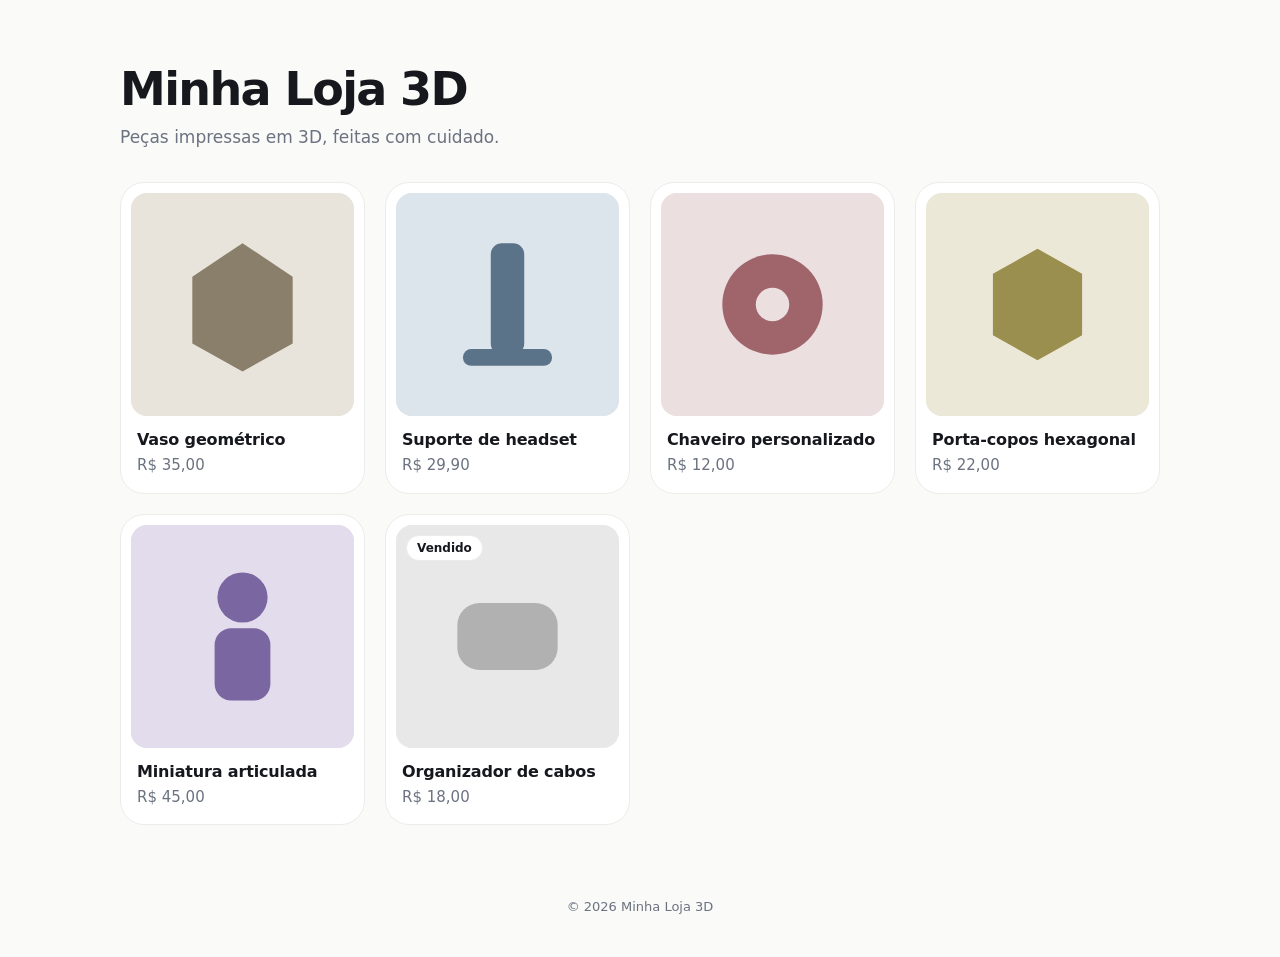
==== docs/index.html @ 78dc81cf "Add files via upload" ====
<!doctype html>
<html lang="pt-BR">
<head>
  <meta charset="utf-8">
  <meta name="viewport" content="width=device-width, initial-scale=1">
  <title>Minha Loja 3D</title>
  <meta name="description" content="Peças impressas em 3D">
  <link rel="stylesheet" href="style.css">
</head>
<body>
  <div class="wrap">
    <header class="top">
      <h1 id="nome">Minha Loja 3D</h1>
      <p id="slogan"></p>
    </header>

    <main id="grid" class="grid" aria-live="polite"></main>

    <footer>
      <span id="rodape"></span>
    </footer>
  </div>

  <dialog id="modal">
    <button class="close" id="fechar" aria-label="Fechar">✕</button>
    <div class="ph"><img id="m-img" alt=""></div>
    <div class="thumbs" id="m-thumbs" hidden></div>
    <div class="body">
      <h2 id="m-nome"></h2>
      <div class="preco" id="m-preco"></div>
      <p class="desc" id="m-desc"></p>
      <a class="btn block" id="m-zap" target="_blank" rel="noopener">Quero este · WhatsApp</a>
    </div>
  </dialog>

  <script type="module" src="app.js"></script>
</body>
</html>
---- docs/style.css ----
:root {
  --bg: #fafaf8;
  --card: #ffffff;
  --ink: #16181d;
  --mute: #6b7280;
  --line: #ececea;
  --accent: #16181d;
  --on-accent: #ffffff;
  --danger: #dc2626;
  --ok: #16a34a;
  color-scheme: light dark;
}
@media (prefers-color-scheme: dark) {
  :root {
    --bg: #0f1012;
    --card: #18191c;
    --ink: #f3f4f6;
    --mute: #9ca3af;
    --line: #26282c;
    --accent: #f3f4f6;
    --on-accent: #0f1012;
  }
}

* { box-sizing: border-box; }
body {
  margin: 0;
  background: var(--bg);
  color: var(--ink);
  font: 16px/1.5 ui-sans-serif, system-ui, -apple-system, "Segoe UI", Inter, Roboto, sans-serif;
  -webkit-font-smoothing: antialiased;
}
.wrap { max-width: 1080px; margin: 0 auto; padding: 0 20px; }

/* ---------- Cabeçalho ---------- */
.top { padding: 64px 0 32px; }
.top h1 { font-size: clamp(30px, 5.5vw, 46px); letter-spacing: -0.035em; line-height: 1.1; margin: 0 0 10px; }
.top p { color: var(--mute); margin: 0; font-size: 17px; }

/* ---------- Grade de produtos ---------- */
.grid {
  display: grid;
  grid-template-columns: repeat(auto-fill, minmax(230px, 1fr));
  gap: 20px;
  padding-bottom: 72px;
}
@media (max-width: 520px) {
  .top { padding: 40px 0 24px; }
  .grid { grid-template-columns: repeat(2, 1fr); gap: 12px; }
}

.card {
  all: unset;
  box-sizing: border-box;
  cursor: pointer;
  background: var(--card);
  border: 1px solid var(--line);
  border-radius: 24px;
  padding: 10px;
  display: flex;
  flex-direction: column;
  transition: transform 0.2s ease, box-shadow 0.2s ease;
}
.card:hover { transform: translateY(-3px); box-shadow: 0 12px 30px -12px rgba(0, 0, 0, 0.18); }
.card:focus-visible { outline: 2px solid var(--accent); outline-offset: 2px; }
.card .ph {
  position: relative;
  aspect-ratio: 1;
  border-radius: 16px;
  overflow: hidden;
  background: var(--line);
}
.card img { width: 100%; height: 100%; object-fit: cover; display: block; }
.card .info { padding: 12px 6px 6px; display: flex; flex-direction: column; gap: 2px; }
.card .nome { font-weight: 600; letter-spacing: -0.01em; }
.card .preco { color: var(--mute); font-size: 15px; }
.card.sold img { filter: grayscale(1); opacity: 0.55; }
.badge {
  position: absolute; top: 10px; left: 10px;
  background: var(--card); color: var(--ink);
  border: 1px solid var(--line);
  font-size: 12px; font-weight: 600;
  padding: 3px 10px; border-radius: 999px;
}

.empty { grid-column: 1 / -1; text-align: center; color: var(--mute); padding: 64px 0; }

/* ---------- Modal ---------- */
dialog {
  border: 1px solid var(--line);
  border-radius: 28px;
  padding: 0;
  width: min(92vw, 520px);
  background: var(--card);
  color: var(--ink);
  overflow: hidden;
}
dialog::backdrop { background: rgba(0, 0, 0, 0.5); backdrop-filter: blur(4px); }
dialog .ph { aspect-ratio: 1; background: var(--line); }
dialog .ph img { width: 100%; height: 100%; object-fit: cover; display: block; }
dialog .body { padding: 20px 22px 22px; }
dialog h2 { margin: 0 0 4px; letter-spacing: -0.02em; font-size: 22px; }
dialog .preco { font-size: 18px; font-weight: 600; margin-bottom: 8px; }
dialog .desc { color: var(--mute); margin: 0 0 18px; white-space: pre-line; }
.close {
  position: absolute; top: 12px; right: 12px; z-index: 2;
  width: 36px; height: 36px; border-radius: 50%;
  border: 1px solid var(--line); background: var(--card); color: var(--ink);
  font-size: 18px; cursor: pointer;
}

/* ---------- Botões / formulários ---------- */
.btn {
  display: inline-flex; align-items: center; justify-content: center; gap: 8px;
  background: var(--accent); color: var(--on-accent);
  border: 0; border-radius: 999px;
  padding: 12px 22px; font: inherit; font-weight: 600;
  cursor: pointer; text-decoration: none;
  transition: opacity 0.15s;
}
.btn:hover { opacity: 0.85; }
.btn.block { display: flex; width: 100%; }
.btn.ghost { background: transparent; color: var(--ink); border: 1px solid var(--line); }
.btn.small { padding: 7px 14px; font-size: 14px; }
.btn.danger { color: var(--danger); }
.btn:disabled { opacity: 0.5; cursor: wait; }

footer { padding: 0 0 40px; color: var(--mute); font-size: 13px; text-align: center; }

/* ---------- Admin ---------- */
.panel {
  background: var(--card); border: 1px solid var(--line);
  border-radius: 24px; padding: 22px; margin-bottom: 24px;
}
.panel h2 { margin: 0 0 16px; font-size: 18px; letter-spacing: -0.01em; }
.field { display: flex; flex-direction: column; gap: 6px; margin-bottom: 14px; }
.field label { font-size: 13px; color: var(--mute); font-weight: 500; }
.field input[type="text"], .field input[type="number"], .field textarea {
  font: inherit; color: var(--ink); background: var(--bg);
  border: 1px solid var(--line); border-radius: 14px; padding: 11px 14px;
}
.field textarea { min-height: 90px; resize: vertical; }
.field input:focus, .field textarea:focus { outline: 2px solid var(--accent); outline-offset: -1px; }
.row2 { display: grid; grid-template-columns: 1fr 1fr; gap: 14px; }
@media (max-width: 520px) { .row2 { grid-template-columns: 1fr; } }
.preview {
  width: 120px; aspect-ratio: 1; border-radius: 16px; background: var(--line);
  object-fit: cover; display: block;
}
.check { display: flex; align-items: center; gap: 8px; margin-bottom: 16px; }
.actions { display: flex; gap: 10px; flex-wrap: wrap; }

.item {
  display: flex; align-items: center; gap: 14px;
  padding: 12px 0; border-top: 1px solid var(--line);
}
.item:first-of-type { border-top: 0; }
.item img { width: 56px; height: 56px; border-radius: 12px; object-fit: cover; background: var(--line); flex: none; }
.item .t { flex: 1; min-width: 0; }
.item .t b { display: block; overflow: hidden; text-overflow: ellipsis; white-space: nowrap; }
.item .t span { color: var(--mute); font-size: 14px; }
.item .btns { display: flex; gap: 6px; flex-wrap: wrap; justify-content: flex-end; }
.notice {
  background: var(--card); border: 1px dashed var(--mute); color: var(--mute);
  border-radius: 16px; padding: 12px 16px; margin-bottom: 20px; font-size: 14px;
}
.toast {
  position: fixed; left: 50%; bottom: 24px; transform: translateX(-50%);
  background: var(--accent); color: var(--on-accent);
  padding: 10px 20px; border-radius: 999px; font-weight: 600; font-size: 14px;
  opacity: 0; pointer-events: none; transition: opacity 0.2s;
}
.toast.show { opacity: 1; }
[hidden] { display: none !important; }

/* ---------- Galeria no modal ---------- */
.thumbs { display: flex; gap: 8px; padding: 12px 22px 0; overflow-x: auto; }
.thumb { all: unset; cursor: pointer; flex: none; width: 56px; height: 56px; border-radius: 12px; overflow: hidden; border: 2px solid transparent; opacity: 0.6; }
.thumb.on { border-color: var(--accent); opacity: 1; }
.thumb img { width: 100%; height: 100%; object-fit: cover; display: block; }

/* ---------- Fotos no formulário ---------- */
.pvs { display: flex; gap: 10px; flex-wrap: wrap; margin-bottom: 4px; }
.pv { position: relative; width: 84px; height: 84px; }
.pv img { width: 100%; height: 100%; object-fit: cover; border-radius: 14px; display: block; }
.pv button {
  position: absolute; top: -6px; right: -6px; width: 22px; height: 22px; border-radius: 50%;
  border: 1px solid var(--line); background: var(--card); color: var(--ink); cursor: pointer; font-size: 12px; line-height: 1;
}
.field input[type="password"], .field input[type="text"].mono { font: inherit; color: var(--ink); background: var(--bg); border: 1px solid var(--line); border-radius: 14px; padding: 11px 14px; }
.help { color: var(--mute); font-size: 14px; }
.help a { color: inherit; }
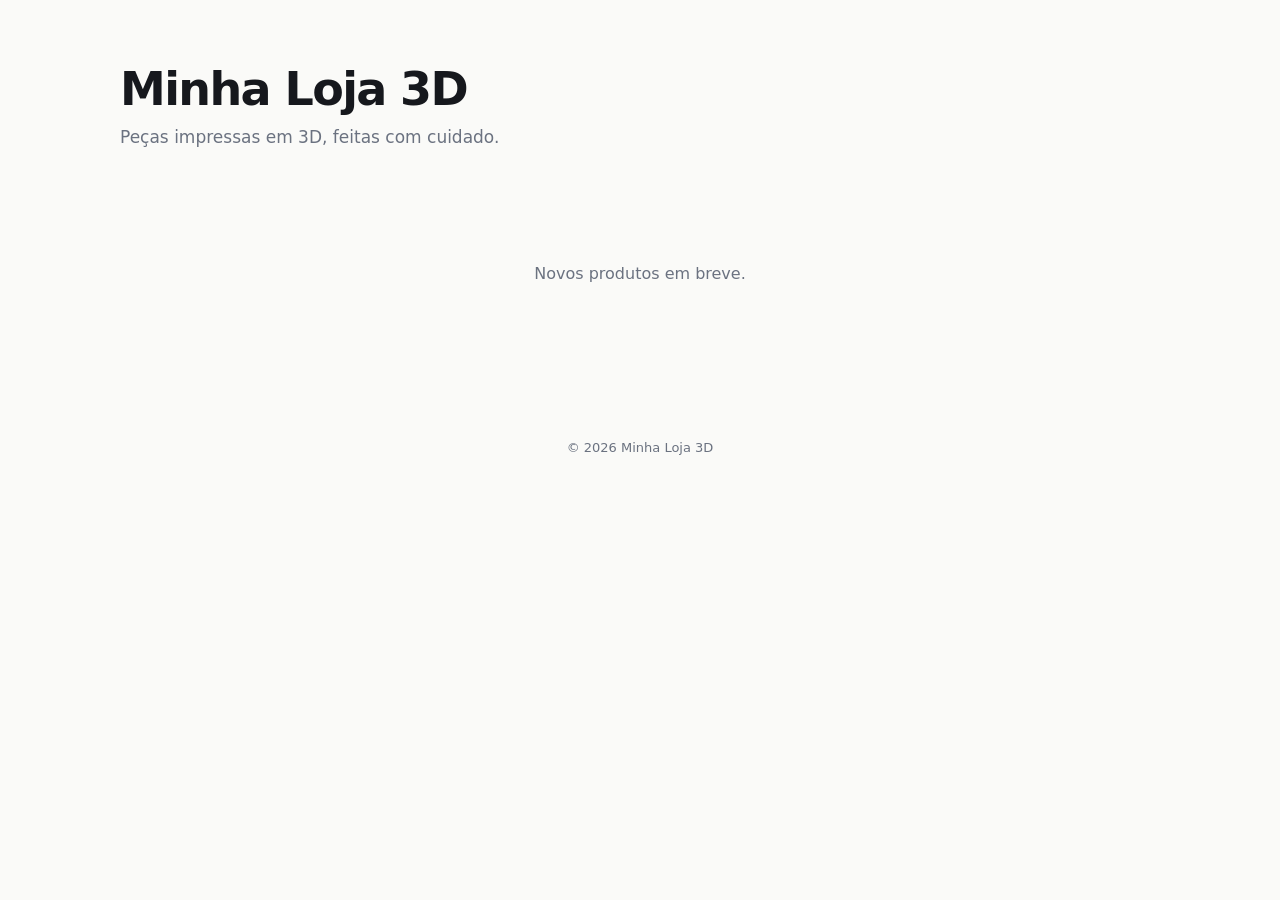
==== commit 6ea938da: "Add files via upload" ====
--- a/docs/index.html
+++ b/docs/index.html
@@ -29,7 +29,9 @@
       <h2 id="m-nome"></h2>
       <div class="preco" id="m-preco"></div>
       <p class="desc" id="m-desc"></p>
-      <a class="btn block" id="m-zap" target="_blank" rel="noopener">Quero este · WhatsApp</a>
+      <button class="btn block" id="m-copiar" type="button">Copiar nome do produto</button>
+      <p class="hint" id="m-dica">Cole o nome na nossa conversa do Marketplace para eu separar o seu.</p>
+      <a class="btn ghost block" id="m-conversa" target="_blank" rel="noopener" hidden>Abrir conversa</a>
     </div>
   </dialog>
 
--- a/docs/style.css
+++ b/docs/style.css
@@ -190,3 +190,6 @@
 .field input[type="password"], .field input[type="text"].mono { font: inherit; color: var(--ink); background: var(--bg); border: 1px solid var(--line); border-radius: 14px; padding: 11px 14px; }
 .help { color: var(--mute); font-size: 14px; }
 .help a { color: inherit; }
+
+.hint { color: var(--mute); font-size: 14px; margin: 10px 0 12px; text-align: center; }
+dialog .btn.block + .btn.block { margin-top: 8px; }
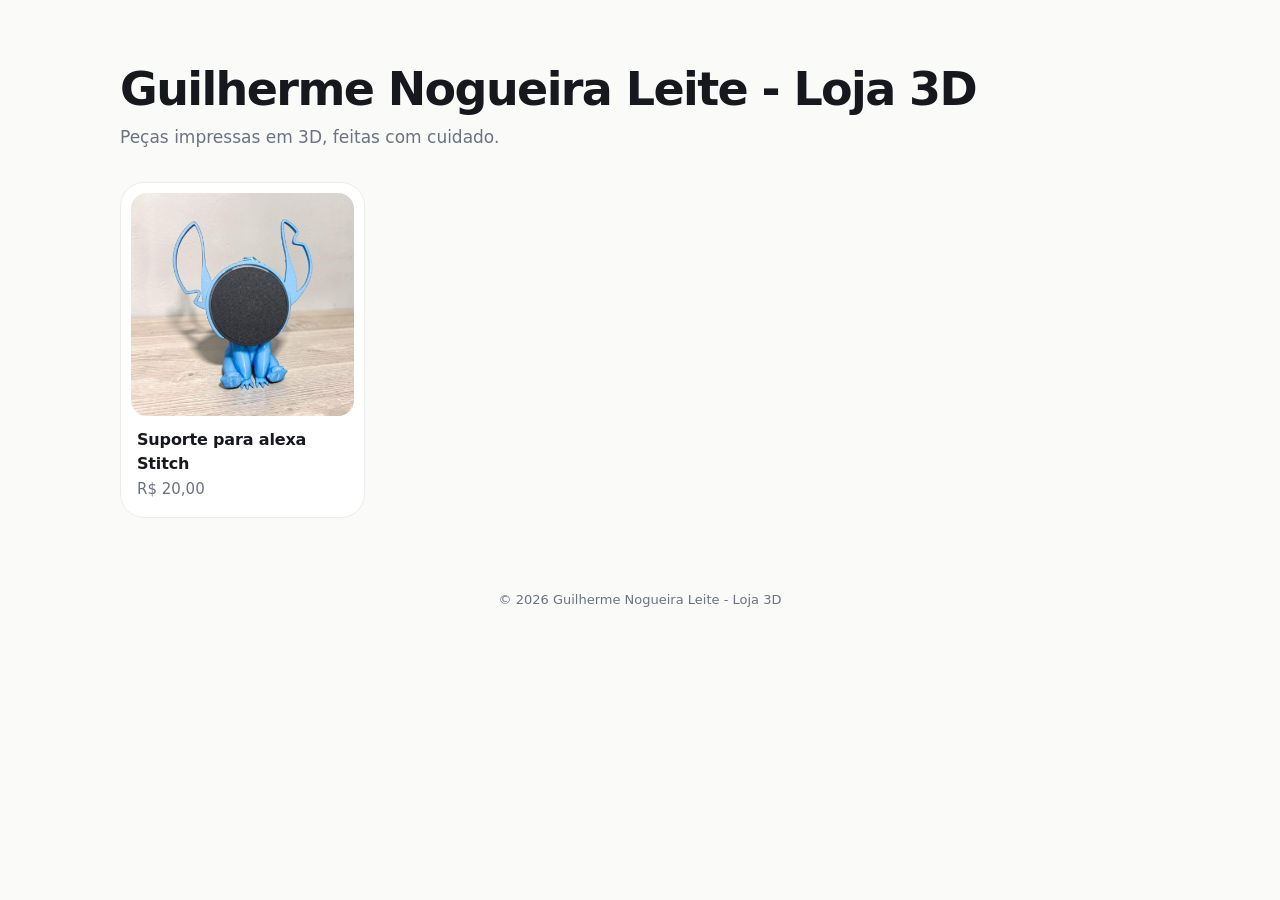
==== commit be22dce0: "Add files via upload" ====
--- a/docs/index.html
+++ b/docs/index.html
@@ -23,15 +23,19 @@
 
   <dialog id="modal">
     <button class="close" id="fechar" aria-label="Fechar">✕</button>
-    <div class="ph"><img id="m-img" alt=""></div>
-    <div class="thumbs" id="m-thumbs" hidden></div>
-    <div class="body">
-      <h2 id="m-nome"></h2>
-      <div class="preco" id="m-preco"></div>
-      <p class="desc" id="m-desc"></p>
-      <button class="btn block" id="m-copiar" type="button">Copiar nome do produto</button>
+    <div class="scroll">
+      <div class="ph"><img id="m-img" alt=""></div>
+      <div class="thumbs" id="m-thumbs" hidden></div>
+      <div class="body">
+        <h2 id="m-nome"></h2>
+        <div class="preco" id="m-preco"></div>
+        <p class="desc" id="m-desc"></p>
+      </div>
+    </div>
+    <div class="acoes">
+      <a class="btn block" id="m-conversa" target="_blank" rel="noopener" hidden>Abrir conversa no Messenger</a>
+      <button class="btn ghost block" id="m-copiar" type="button">Copiar nome do produto</button>
       <p class="hint" id="m-dica">Cole o nome na nossa conversa do Marketplace para eu separar o seu.</p>
-      <a class="btn ghost block" id="m-conversa" target="_blank" rel="noopener" hidden>Abrir conversa</a>
     </div>
   </dialog>
 
--- a/docs/style.css
+++ b/docs/style.css
@@ -94,14 +94,19 @@
   background: var(--card);
   color: var(--ink);
   overflow: hidden;
-}
+  max-height: 94dvh;
+}
+dialog[open] { display: flex; flex-direction: column; }
+dialog .scroll { overflow-y: auto; flex: 1 1 auto; min-height: 0; }
+dialog .acoes { flex: none; padding: 12px 22px 18px; border-top: 1px solid var(--line); background: var(--card); }
+dialog .acoes .hint { margin: 10px 0 0; }
 dialog::backdrop { background: rgba(0, 0, 0, 0.5); backdrop-filter: blur(4px); }
-dialog .ph { aspect-ratio: 1; background: var(--line); }
-dialog .ph img { width: 100%; height: 100%; object-fit: cover; display: block; }
+dialog .ph { aspect-ratio: 1; max-height: 46dvh; width: 100%; background: var(--line); }
+dialog .ph img { width: 100%; height: 100%; object-fit: contain; display: block; }
 dialog .body { padding: 20px 22px 22px; }
 dialog h2 { margin: 0 0 4px; letter-spacing: -0.02em; font-size: 22px; }
 dialog .preco { font-size: 18px; font-weight: 600; margin-bottom: 8px; }
-dialog .desc { color: var(--mute); margin: 0 0 18px; white-space: pre-line; }
+dialog .desc { color: var(--mute); margin: 0; white-space: pre-line; }
 .close {
   position: absolute; top: 12px; right: 12px; z-index: 2;
   width: 36px; height: 36px; border-radius: 50%;
@@ -181,8 +186,8 @@
 
 /* ---------- Fotos no formulário ---------- */
 .pvs { display: flex; gap: 10px; flex-wrap: wrap; margin-bottom: 4px; }
-.pv { position: relative; width: 84px; height: 84px; }
-.pv img { width: 100%; height: 100%; object-fit: cover; border-radius: 14px; display: block; }
+.pv { position: relative; width: 96px; }
+.pv img { width: 96px; height: 96px; object-fit: cover; border-radius: 14px; display: block; }
 .pv button {
   position: absolute; top: -6px; right: -6px; width: 22px; height: 22px; border-radius: 50%;
   border: 1px solid var(--line); background: var(--card); color: var(--ink); cursor: pointer; font-size: 12px; line-height: 1;
@@ -193,3 +198,7 @@
 
 .hint { color: var(--mute); font-size: 14px; margin: 10px 0 12px; text-align: center; }
 dialog .btn.block + .btn.block { margin-top: 8px; }
+.pv .pr { position: static; width: 100%; height: auto; border-radius: 999px; margin-top: 6px; padding: 4px 0; font-size: 12px; font-weight: 600; background: transparent; color: var(--mute); }
+.pv .pr.on { background: var(--accent); color: var(--on-accent); border-color: var(--accent); cursor: default; }
+.pv select { width: 100%; margin-top: 6px; font: inherit; font-size: 13px; font-weight: 600; color: var(--ink); background: var(--bg); border: 1px solid var(--line); border-radius: 999px; padding: 5px 8px; }
+.pv.main select { background: var(--accent); color: var(--on-accent); border-color: var(--accent); }
